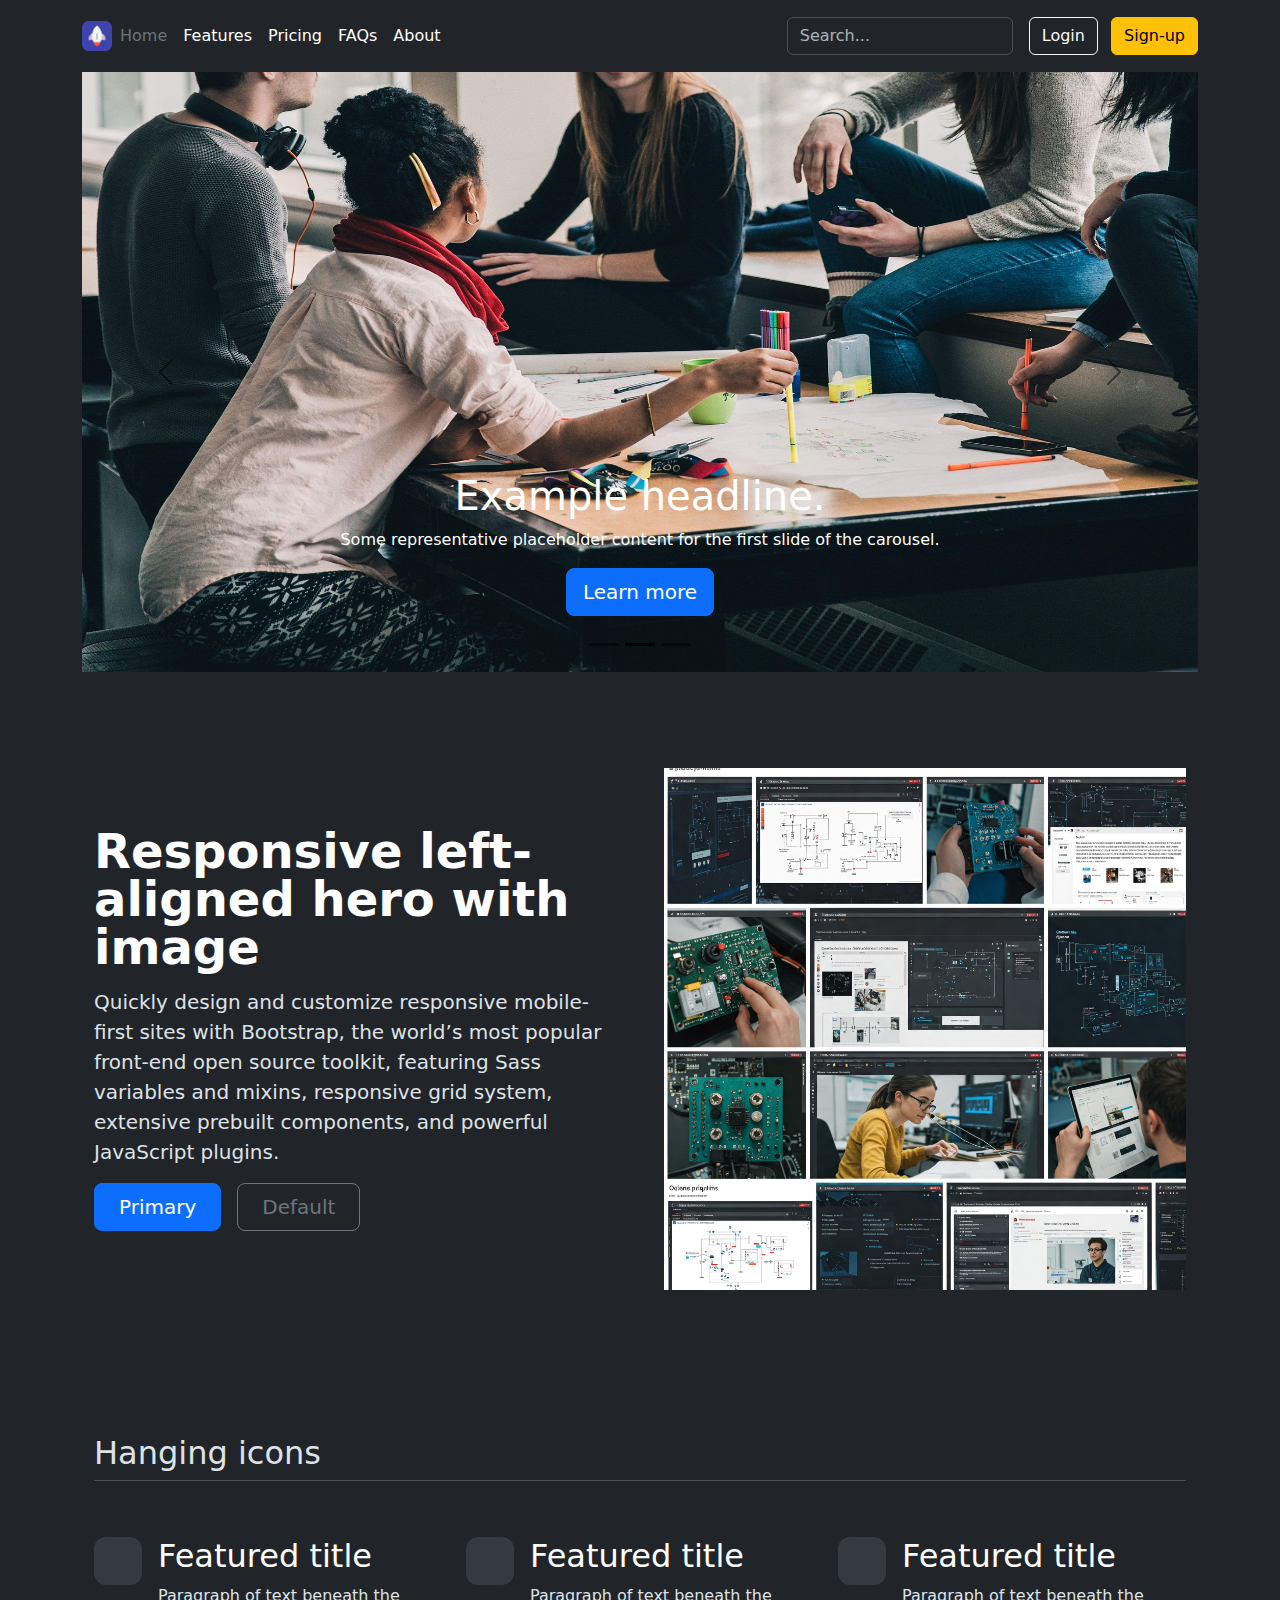
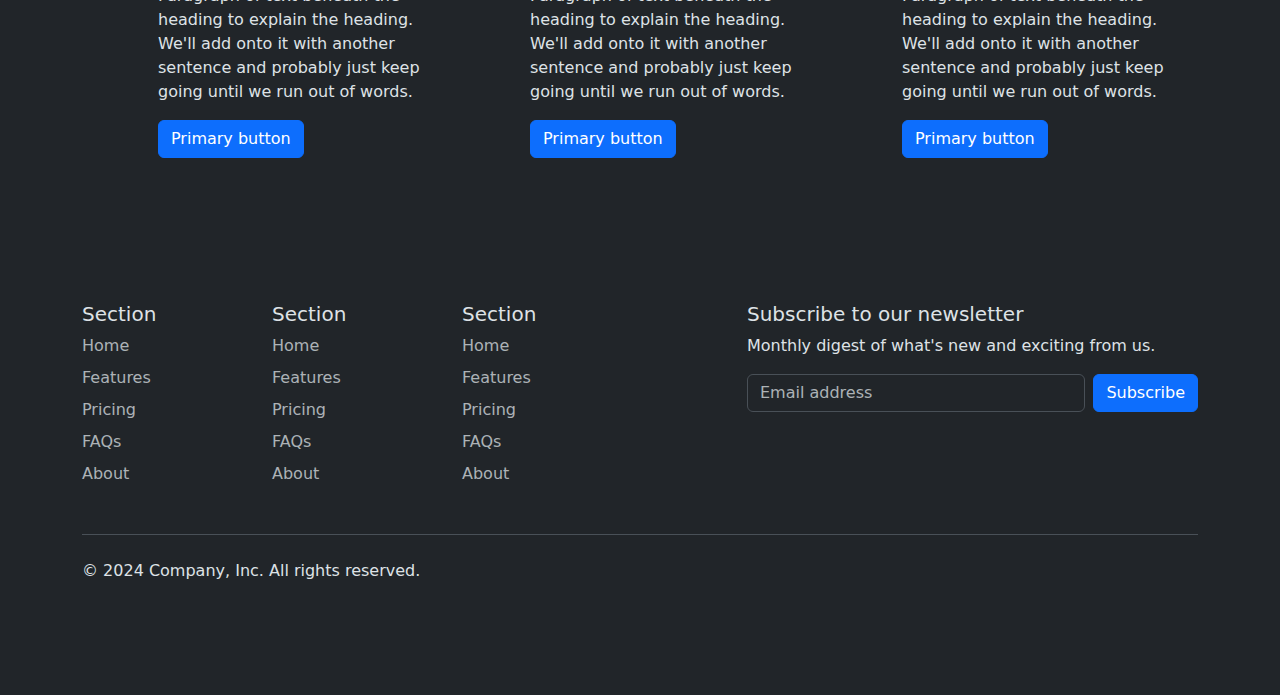
==== gdg-demo3/index.html @ 8294809a "Updated navigation bar to align menu icon to the extreme right" ====
<!DOCTYPE html>
<html lang="en" data-bs-theme ="dark">
<head>
    <meta charset="UTF-8">
    <meta name="viewport" content="width=device-width, initial-scale=1.0">
    <title>ElectroLearn</title>
    <link href="https://cdn.jsdelivr.net/npm/bootstrap@5.3.3/dist/css/bootstrap.min.css" rel="stylesheet" integrity="sha384-QWTKZyjpPEjISv5WaRU9OFeRpok6YctnYmDr5pNlyT2bRjXh0JMhjY6hW+ALEwIH" crossorigin="anonymous">
    <style>
        .icon-square {
        width: 3rem;
        height: 3rem;
        border-radius: .75rem;
        }
    </style>
    
</head>
<body>
    <header class="p-3 text-bg-dark">
        <div class="container">
          <div class="d-flex flex-wrap align-items-center justify-content-center justify-content-lg-start">
            <a href="/" class="d-flex align-items-center mb-2 mb-lg-0 text-white text-decoration-none">
              <img src="./booster.png" alt="application-icon" height="30">
            </a>
    
            <ul class="nav col-12 col-lg-auto me-lg-auto mb-2 justify-content-center mb-md-0">
              <li><a href="#" class="nav-link px-2 text-secondary">Home</a></li>
              <li><a href="#" class="nav-link px-2 text-white">Features</a></li>
              <li><a href="#" class="nav-link px-2 text-white">Pricing</a></li>
              <li><a href="#" class="nav-link px-2 text-white">FAQs</a></li>
              <li><a href="#" class="nav-link px-2 text-white">About</a></li>
            </ul>
    
            <form class="col-12 col-lg-auto mb-3 mb-lg-0 me-lg-3" role="search">
              <input type="search" class="form-control form-control-dark text-bg-dark" placeholder="Search..." aria-label="Search">
            </form>
    
            <div class="text-end">
              <button type="button" class="btn btn-outline-light me-2">Login</button>
              <button type="button" class="btn btn-warning">Sign-up</button>
            </div>
          </div>
        </div>
      </header>
      <div class="container">
      <div id="myCarousel" class="carousel slide mb-6" data-bs-ride="carousel">
    <div class="carousel-indicators">
      <button type="button" data-bs-target="#myCarousel" data-bs-slide-to="0" class="" aria-label="Slide 1"></button>
      <button type="button" data-bs-target="#myCarousel" data-bs-slide-to="1" aria-label="Slide 2" class="active" aria-current="true"></button>
      <button type="button" data-bs-target="#myCarousel" data-bs-slide-to="2" aria-label="Slide 3" class=""></button>
    </div>
    <div class="carousel-inner">
      <div class="carousel-item">
        <img src="./c1.jpg" alt="carousel" width="100%" height="600px"><rect width="100%" height="100%" fill="var(--bs-secondary-color)"></rect>
        <div class="container">
          <div class="carousel-caption text-start">
            <h1 style="color: white;">Example headline.</h1>
            <p class="opacity-100" style="color: white;">Some representative placeholder content for the first slide of the carousel.</p>
            <p><a class="btn btn-lg btn-primary" href="#">Sign up today</a></p>
          </div>
        </div>
      </div>
      <div class="carousel-item active">
        <img src="./c2.jpg" alt="carousel" width="100%" height="600px"><rect width="100%" height="100%" fill="var(--bs-secondary-color)"></rect>
        <div class="container">
          <div class="carousel-caption">
            <h1 style="color: white;">Example headline.</h1>
            <p class="opacity-100" style="color: white;">Some representative placeholder content for the first slide of the carousel.</p>
            <p><a class="btn btn-lg btn-primary" href="#">Learn more</a></p>
          </div>
        </div>
      </div>
      <div class="carousel-item">
        <img src="./c3.jpg" alt="carousel" width="100%" height="600px"><rect width="100%" height="100%" fill="var(--bs-secondary-color)"></rect>
        <div class="container">
          <div class="carousel-caption text-end">
            <h1 style="color: white;">Example headline.</h1>
            <p class="opacity-100" style="color: white;">Some representative placeholder content for the first slide of the carousel.</p>
            <p><a class="btn btn-lg btn-primary" href="#">Browse gallery</a></p>
          </div>
        </div>
      </div>
    </div>
    <button class="carousel-control-prev" type="button" data-bs-target="#myCarousel" data-bs-slide="prev">
      <span class="carousel-control-prev-icon" aria-hidden="true"></span>
      <span class="visually-hidden">Previous</span>
    </button>
    <button class="carousel-control-next" type="button" data-bs-target="#myCarousel" data-bs-slide="next">
      <span class="carousel-control-next-icon" aria-hidden="true"></span>
      <span class="visually-hidden">Next</span>
    </button>
  </div>
</div>
<div class="container col-xxl-8 px-4 py-5">
    <div class="row flex-lg-row-reverse align-items-center g-5 py-5">
      <div class="col-10 col-sm-8 col-lg-6">
        <img src="./collage.jpg" class="d-block mx-lg-auto img-fluid" alt="Bootstrap Themes" width="700" height="500" loading="lazy">
      </div>
      <div class="col-lg-6">
        <h1 class="display-5 fw-bold text-body-emphasis lh-1 mb-3">Responsive left-aligned hero with image</h1>
        <p class="lead">Quickly design and customize responsive mobile-first sites with Bootstrap, the world’s most popular front-end open source toolkit, featuring Sass variables and mixins, responsive grid system, extensive prebuilt components, and powerful JavaScript plugins.</p>
        <div class="d-grid gap-2 d-md-flex justify-content-md-start">
          <button type="button" class="btn btn-primary btn-lg px-4 me-md-2">Primary</button>
          <button type="button" class="btn btn-outline-secondary btn-lg px-4">Default</button>
        </div>
      </div>
    </div>
  </div>
  <div class="container px-4 py-5" id="hanging-icons">
    <h2 class="pb-2 border-bottom">Hanging icons</h2>
    <div class="row g-4 py-5 row-cols-1 row-cols-lg-3">
      <div class="col d-flex align-items-start">
        <div class="icon-square text-body-emphasis bg-body-secondary d-inline-flex align-items-center justify-content-center fs-4 flex-shrink-0 me-3">
          <svg class="bi" width="1em" height="1em"><use xlink:href="#toggles2"></use></svg>
        </div>
        <div>
          <h3 class="fs-2 text-body-emphasis">Featured title</h3>
          <p>Paragraph of text beneath the heading to explain the heading. We'll add onto it with another sentence and probably just keep going until we run out of words.</p>
          <a href="#" class="btn btn-primary">
            Primary button
          </a>
        </div>
      </div>
      <div class="col d-flex align-items-start">
        <div class="icon-square text-body-emphasis bg-body-secondary d-inline-flex align-items-center justify-content-center fs-4 flex-shrink-0 me-3">
          <svg class="bi" width="1em" height="1em"><use xlink:href="#cpu-fill"></use></svg>
        </div>
        <div>
          <h3 class="fs-2 text-body-emphasis">Featured title</h3>
          <p>Paragraph of text beneath the heading to explain the heading. We'll add onto it with another sentence and probably just keep going until we run out of words.</p>
          <a href="#" class="btn btn-primary">
            Primary button
          </a>
        </div>
      </div>
      <div class="col d-flex align-items-start">
        <div class="icon-square text-body-emphasis bg-body-secondary d-inline-flex align-items-center justify-content-center fs-4 flex-shrink-0 me-3">
          <svg class="bi" width="1em" height="1em"><use xlink:href="#tools"></use></svg>
        </div>
        <div>
          <h3 class="fs-2 text-body-emphasis">Featured title</h3>
          <p>Paragraph of text beneath the heading to explain the heading. We'll add onto it with another sentence and probably just keep going until we run out of words.</p>
          <a href="#" class="btn btn-primary">
            Primary button
          </a>
        </div>
      </div>
    </div>
  </div>
  <div class="container">
    <footer class="py-5">
      <div class="row">
        <div class="col-6 col-md-2 mb-3">
          <h5>Section</h5>
          <ul class="nav flex-column">
            <li class="nav-item mb-2"><a href="#" class="nav-link p-0 text-body-secondary">Home</a></li>
            <li class="nav-item mb-2"><a href="#" class="nav-link p-0 text-body-secondary">Features</a></li>
            <li class="nav-item mb-2"><a href="#" class="nav-link p-0 text-body-secondary">Pricing</a></li>
            <li class="nav-item mb-2"><a href="#" class="nav-link p-0 text-body-secondary">FAQs</a></li>
            <li class="nav-item mb-2"><a href="#" class="nav-link p-0 text-body-secondary">About</a></li>
          </ul>
        </div>
  
        <div class="col-6 col-md-2 mb-3">
          <h5>Section</h5>
          <ul class="nav flex-column">
            <li class="nav-item mb-2"><a href="#" class="nav-link p-0 text-body-secondary">Home</a></li>
            <li class="nav-item mb-2"><a href="#" class="nav-link p-0 text-body-secondary">Features</a></li>
            <li class="nav-item mb-2"><a href="#" class="nav-link p-0 text-body-secondary">Pricing</a></li>
            <li class="nav-item mb-2"><a href="#" class="nav-link p-0 text-body-secondary">FAQs</a></li>
            <li class="nav-item mb-2"><a href="#" class="nav-link p-0 text-body-secondary">About</a></li>
          </ul>
        </div>
  
        <div class="col-6 col-md-2 mb-3">
          <h5>Section</h5>
          <ul class="nav flex-column">
            <li class="nav-item mb-2"><a href="#" class="nav-link p-0 text-body-secondary">Home</a></li>
            <li class="nav-item mb-2"><a href="#" class="nav-link p-0 text-body-secondary">Features</a></li>
            <li class="nav-item mb-2"><a href="#" class="nav-link p-0 text-body-secondary">Pricing</a></li>
            <li class="nav-item mb-2"><a href="#" class="nav-link p-0 text-body-secondary">FAQs</a></li>
            <li class="nav-item mb-2"><a href="#" class="nav-link p-0 text-body-secondary">About</a></li>
          </ul>
        </div>
  
        <div class="col-md-5 offset-md-1 mb-3">
          <form>
            <h5>Subscribe to our newsletter</h5>
            <p>Monthly digest of what's new and exciting from us.</p>
            <div class="d-flex flex-column flex-sm-row w-100 gap-2">
              <label for="newsletter1" class="visually-hidden">Email address</label>
              <input id="newsletter1" type="text" class="form-control" placeholder="Email address">
              <button class="btn btn-primary" type="button">Subscribe</button>
            </div>
          </form>
        </div>
      </div>
  
      <div class="d-flex flex-column flex-sm-row justify-content-between py-4 my-4 border-top">
        <p>© 2024 Company, Inc. All rights reserved.</p>
        <ul class="list-unstyled d-flex">
          <li class="ms-3"><a class="link-body-emphasis" href="#"><svg class="bi" width="24" height="24"><use xlink:href="#twitter"></use></svg></a></li>
          <li class="ms-3"><a class="link-body-emphasis" href="#"><svg class="bi" width="24" height="24"><use xlink:href="#instagram"></use></svg></a></li>
          <li class="ms-3"><a class="link-body-emphasis" href="#"><svg class="bi" width="24" height="24"><use xlink:href="#facebook"></use></svg></a></li>
        </ul>
      </div>
    </footer>
  </div>
      <script src="https://cdn.jsdelivr.net/npm/bootstrap@5.3.3/dist/js/bootstrap.bundle.min.js" integrity="sha384-YvpcrYf0tY3lHB60NNkmXc5s9fDVZLESaAA55NDzOxhy9GkcIdslK1eN7N6jIeHz" crossorigin="anonymous"></script>
</body>
</html>
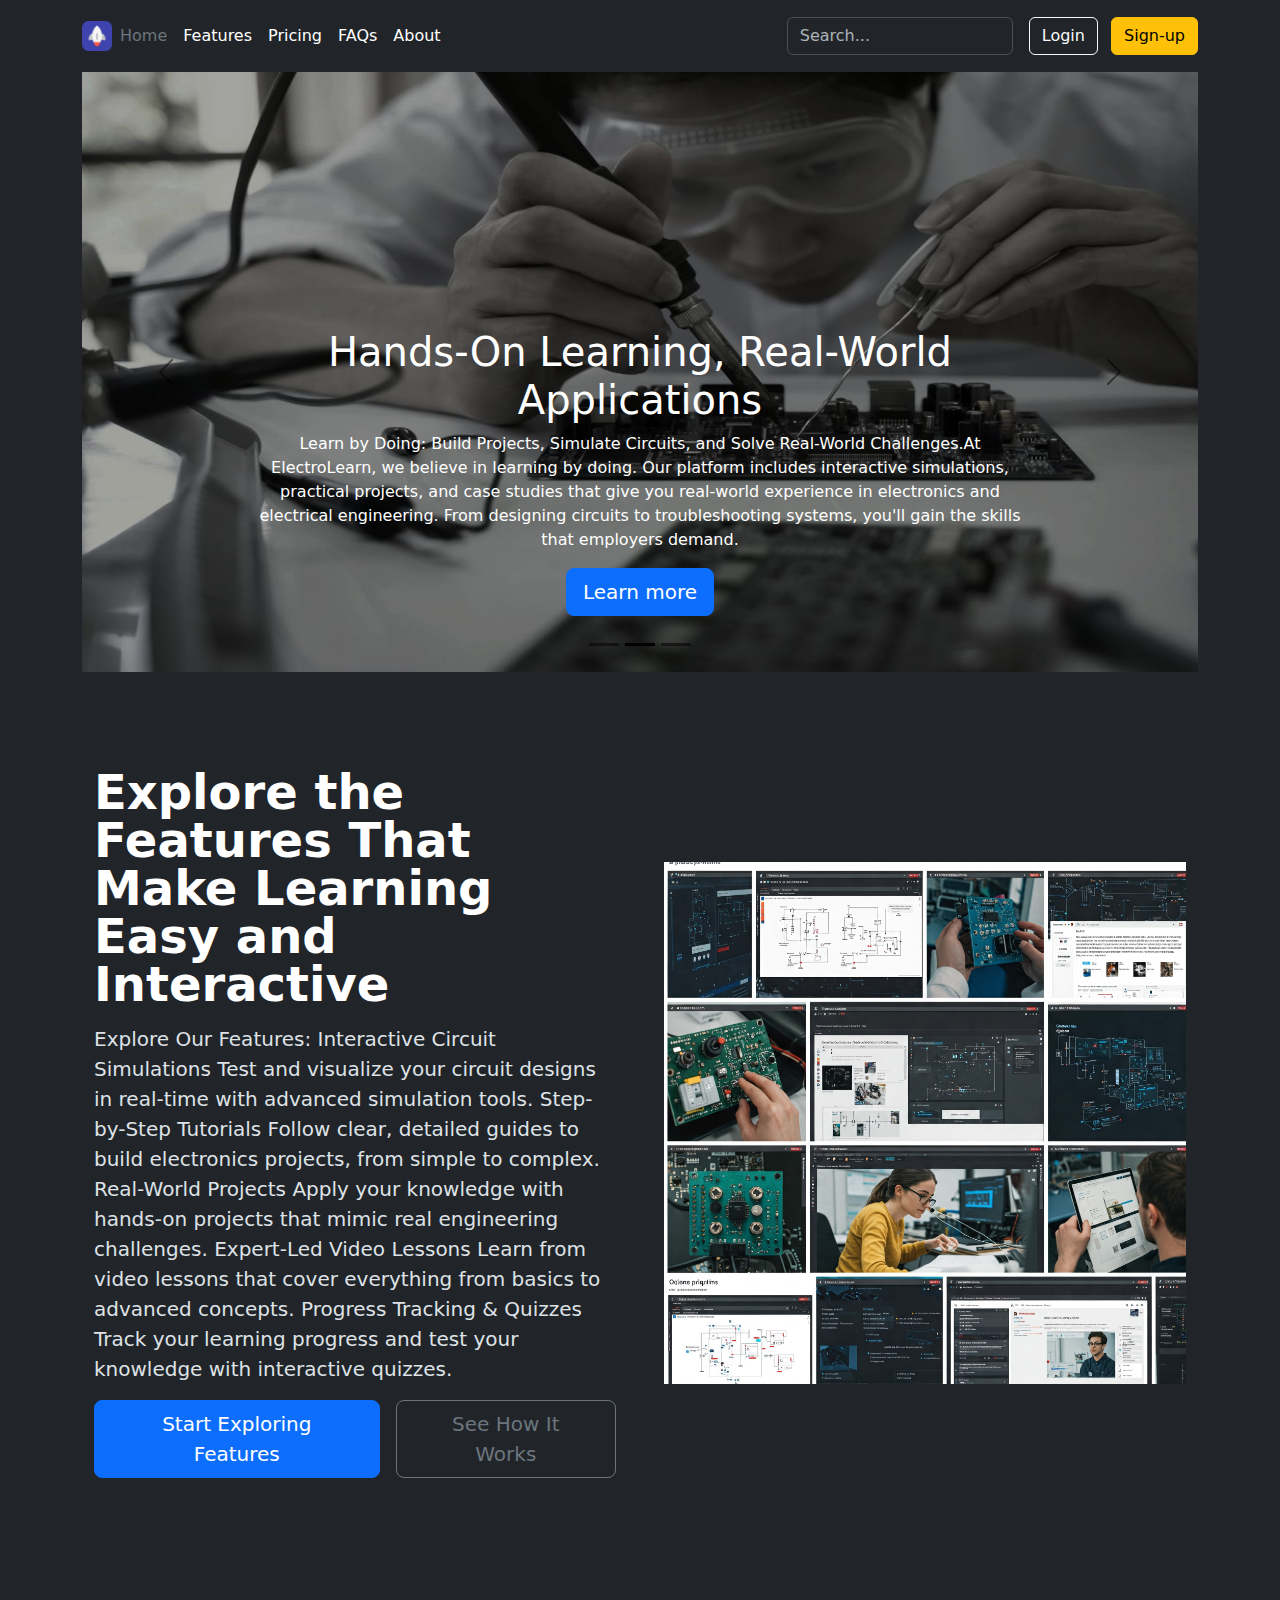
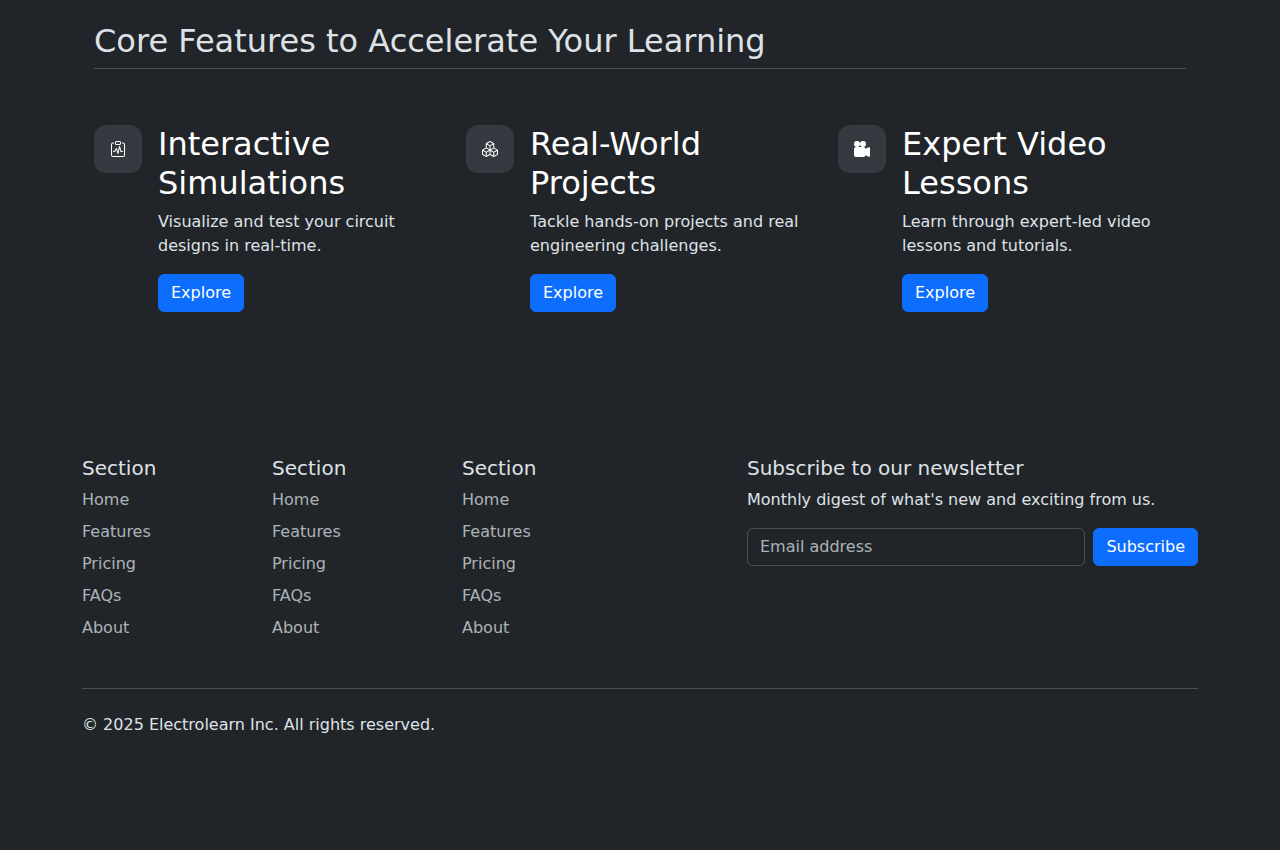
==== commit cf3e8431: "Updated index.html with additional features and footer content" ====
--- a/gdg-demo3/index.html
+++ b/gdg-demo3/index.html
@@ -3,7 +3,7 @@
 <head>
     <meta charset="UTF-8">
     <meta name="viewport" content="width=device-width, initial-scale=1.0">
-    <title>ElectroLearn</title>
+    <title>ElectroLearn - Learn Electronics Interactively</title>
     <link href="https://cdn.jsdelivr.net/npm/bootstrap@5.3.3/dist/css/bootstrap.min.css" rel="stylesheet" integrity="sha384-QWTKZyjpPEjISv5WaRU9OFeRpok6YctnYmDr5pNlyT2bRjXh0JMhjY6hW+ALEwIH" crossorigin="anonymous">
     <style>
         .icon-square {
@@ -24,9 +24,9 @@
     
             <ul class="nav col-12 col-lg-auto me-lg-auto mb-2 justify-content-center mb-md-0">
               <li><a href="#" class="nav-link px-2 text-secondary">Home</a></li>
-              <li><a href="#" class="nav-link px-2 text-white">Features</a></li>
-              <li><a href="#" class="nav-link px-2 text-white">Pricing</a></li>
-              <li><a href="#" class="nav-link px-2 text-white">FAQs</a></li>
+              <li><a href="./features.html" class="nav-link px-2 text-white">Features</a></li>
+              <li><a href="./pricing.html" class="nav-link px-2 text-white">Pricing</a></li>
+              <li><a href="./faqs.html" class="nav-link px-2 text-white">FAQs</a></li>
               <li><a href="#" class="nav-link px-2 text-white">About</a></li>
             </ul>
     
@@ -53,8 +53,9 @@
         <img src="./c1.jpg" alt="carousel" width="100%" height="600px"><rect width="100%" height="100%" fill="var(--bs-secondary-color)"></rect>
         <div class="container">
           <div class="carousel-caption text-start">
-            <h1 style="color: white;">Example headline.</h1>
-            <p class="opacity-100" style="color: white;">Some representative placeholder content for the first slide of the carousel.</p>
+            <h1 style="color: white;">Unlock Your Potential in Electronics and Electrical Engineering!</h1>
+            <h2 style="color: white;">Master the fundamentals, explore advanced concepts, and build the skills that power the future.</h2>
+            <p class="opacity-100" style="color: white;">At ElectroLearn, we provide comprehensive courses, tutorials, and hands-on projects designed specifically for aspiring engineers. Whether you're a beginner or looking to enhance your expertise, we offer a variety of resources to help you succeed in the world of electronics and electrical engineering.</p>
             <p><a class="btn btn-lg btn-primary" href="#">Sign up today</a></p>
           </div>
         </div>
@@ -63,8 +64,8 @@
         <img src="./c2.jpg" alt="carousel" width="100%" height="600px"><rect width="100%" height="100%" fill="var(--bs-secondary-color)"></rect>
         <div class="container">
           <div class="carousel-caption">
-            <h1 style="color: white;">Example headline.</h1>
-            <p class="opacity-100" style="color: white;">Some representative placeholder content for the first slide of the carousel.</p>
+            <h1 style="color: white;">Hands-On Learning, Real-World Applications</h1>
+            <p class="opacity-100" style="color: white;">Learn by Doing: Build Projects, Simulate Circuits, and Solve Real-World Challenges.At ElectroLearn, we believe in learning by doing. Our platform includes interactive simulations, practical projects, and case studies that give you real-world experience in electronics and electrical engineering. From designing circuits to troubleshooting systems, you'll gain the skills that employers demand.</p>
             <p><a class="btn btn-lg btn-primary" href="#">Learn more</a></p>
           </div>
         </div>
@@ -73,8 +74,8 @@
         <img src="./c3.jpg" alt="carousel" width="100%" height="600px"><rect width="100%" height="100%" fill="var(--bs-secondary-color)"></rect>
         <div class="container">
           <div class="carousel-caption text-end">
-            <h1 style="color: white;">Example headline.</h1>
-            <p class="opacity-100" style="color: white;">Some representative placeholder content for the first slide of the carousel.</p>
+            <h1 style="color: white;">Learn from Industry Experts & Experienced Educators</h1>
+            <p class="opacity-100" style="color: white;">Gain Insights from Engineers Who Have Shaped the Future of Electronics.ElectroLearn brings you courses designed by industry professionals and experienced educators who are passionate about electronics and electrical engineering. Learn from their real-world expertise, gain exclusive insights, and develop the skills that will set you apart in the industry.</p>
             <p><a class="btn btn-lg btn-primary" href="#">Browse gallery</a></p>
           </div>
         </div>
@@ -96,51 +97,75 @@
         <img src="./collage.jpg" class="d-block mx-lg-auto img-fluid" alt="Bootstrap Themes" width="700" height="500" loading="lazy">
       </div>
       <div class="col-lg-6">
-        <h1 class="display-5 fw-bold text-body-emphasis lh-1 mb-3">Responsive left-aligned hero with image</h1>
-        <p class="lead">Quickly design and customize responsive mobile-first sites with Bootstrap, the world’s most popular front-end open source toolkit, featuring Sass variables and mixins, responsive grid system, extensive prebuilt components, and powerful JavaScript plugins.</p>
+        <h1 class="display-5 fw-bold text-body-emphasis lh-1 mb-3">Explore the Features That Make Learning Easy and Interactive</h1>
+        <p class="lead">Explore Our Features:
+          Interactive Circuit Simulations
+          Test and visualize your circuit designs in real-time with advanced simulation tools.
+          
+          Step-by-Step Tutorials
+          Follow clear, detailed guides to build electronics projects, from simple to complex.
+          
+          Real-World Projects
+          Apply your knowledge with hands-on projects that mimic real engineering challenges.
+          
+          Expert-Led Video Lessons
+          Learn from video lessons that cover everything from basics to advanced concepts.
+          
+          Progress Tracking & Quizzes
+          Track your learning progress and test your knowledge with interactive quizzes.
+          
+          </p>
         <div class="d-grid gap-2 d-md-flex justify-content-md-start">
-          <button type="button" class="btn btn-primary btn-lg px-4 me-md-2">Primary</button>
-          <button type="button" class="btn btn-outline-secondary btn-lg px-4">Default</button>
+          <button type="button" class="btn btn-primary btn-lg px-4 me-md-2">Start Exploring Features</button>
+          <button type="button" class="btn btn-outline-secondary btn-lg px-4">See How It Works</button>
         </div>
       </div>
     </div>
   </div>
   <div class="container px-4 py-5" id="hanging-icons">
-    <h2 class="pb-2 border-bottom">Hanging icons</h2>
+    <h2 class="pb-2 border-bottom">Core Features to Accelerate Your Learning</h2>
     <div class="row g-4 py-5 row-cols-1 row-cols-lg-3">
       <div class="col d-flex align-items-start">
         <div class="icon-square text-body-emphasis bg-body-secondary d-inline-flex align-items-center justify-content-center fs-4 flex-shrink-0 me-3">
-          <svg class="bi" width="1em" height="1em"><use xlink:href="#toggles2"></use></svg>
+          <svg xmlns="http://www.w3.org/2000/svg" width="1rem" height="1rem" fill="currentColor" class="bi bi-clipboard-pulse" viewBox="0 0 16 16">
+            <path fill-rule="evenodd" d="M10 1.5a.5.5 0 0 0-.5-.5h-3a.5.5 0 0 0-.5.5v1a.5.5 0 0 0 .5.5h3a.5.5 0 0 0 .5-.5zm-5 0A1.5 1.5 0 0 1 6.5 0h3A1.5 1.5 0 0 1 11 1.5v1A1.5 1.5 0 0 1 9.5 4h-3A1.5 1.5 0 0 1 5 2.5zm-2 0h1v1H3a1 1 0 0 0-1 1V14a1 1 0 0 0 1 1h10a1 1 0 0 0 1-1V3.5a1 1 0 0 0-1-1h-1v-1h1a2 2 0 0 1 2 2V14a2 2 0 0 1-2 2H3a2 2 0 0 1-2-2V3.5a2 2 0 0 1 2-2m6.979 3.856a.5.5 0 0 0-.968.04L7.92 10.49l-.94-3.135a.5.5 0 0 0-.895-.133L4.232 10H3.5a.5.5 0 0 0 0 1h1a.5.5 0 0 0 .416-.223l1.41-2.115 1.195 3.982a.5.5 0 0 0 .968-.04L9.58 7.51l.94 3.135A.5.5 0 0 0 11 11h1.5a.5.5 0 0 0 0-1h-1.128z"/>
+          </svg>
         </div>
         <div>
-          <h3 class="fs-2 text-body-emphasis">Featured title</h3>
-          <p>Paragraph of text beneath the heading to explain the heading. We'll add onto it with another sentence and probably just keep going until we run out of words.</p>
+          <h3 class="fs-2 text-body-emphasis">Interactive Simulations</h3>
+          <p>Visualize and test your circuit designs in real-time.</p>
           <a href="#" class="btn btn-primary">
-            Primary button
+            Explore
           </a>
         </div>
       </div>
       <div class="col d-flex align-items-start">
         <div class="icon-square text-body-emphasis bg-body-secondary d-inline-flex align-items-center justify-content-center fs-4 flex-shrink-0 me-3">
-          <svg class="bi" width="1em" height="1em"><use xlink:href="#cpu-fill"></use></svg>
+          <svg xmlns="http://www.w3.org/2000/svg" width="16" height="16" fill="currentColor" class="bi bi-boxes" viewBox="0 0 16 16">
+            <path d="M7.752.066a.5.5 0 0 1 .496 0l3.75 2.143a.5.5 0 0 1 .252.434v3.995l3.498 2A.5.5 0 0 1 16 9.07v4.286a.5.5 0 0 1-.252.434l-3.75 2.143a.5.5 0 0 1-.496 0l-3.502-2-3.502 2.001a.5.5 0 0 1-.496 0l-3.75-2.143A.5.5 0 0 1 0 13.357V9.071a.5.5 0 0 1 .252-.434L3.75 6.638V2.643a.5.5 0 0 1 .252-.434zM4.25 7.504 1.508 9.071l2.742 1.567 2.742-1.567zM7.5 9.933l-2.75 1.571v3.134l2.75-1.571zm1 3.134 2.75 1.571v-3.134L8.5 9.933zm.508-3.996 2.742 1.567 2.742-1.567-2.742-1.567zm2.242-2.433V3.504L8.5 5.076V8.21zM7.5 8.21V5.076L4.75 3.504v3.134zM5.258 2.643 8 4.21l2.742-1.567L8 1.076zM15 9.933l-2.75 1.571v3.134L15 13.067zM3.75 14.638v-3.134L1 9.933v3.134z"/>
+          </svg>
         </div>
         <div>
-          <h3 class="fs-2 text-body-emphasis">Featured title</h3>
-          <p>Paragraph of text beneath the heading to explain the heading. We'll add onto it with another sentence and probably just keep going until we run out of words.</p>
+          <h3 class="fs-2 text-body-emphasis">Real-World Projects</h3>
+          <p>Tackle hands-on projects and real engineering challenges.</p>
           <a href="#" class="btn btn-primary">
-            Primary button
+            Explore
           </a>
         </div>
       </div>
       <div class="col d-flex align-items-start">
         <div class="icon-square text-body-emphasis bg-body-secondary d-inline-flex align-items-center justify-content-center fs-4 flex-shrink-0 me-3">
-          <svg class="bi" width="1em" height="1em"><use xlink:href="#tools"></use></svg>
+          <svg xmlns="http://www.w3.org/2000/svg" width="16" height="16" fill="currentColor" class="bi bi-camera-reels-fill" viewBox="0 0 16 16">
+            <path d="M6 3a3 3 0 1 1-6 0 3 3 0 0 1 6 0"/>
+            <path d="M9 6a3 3 0 1 1 0-6 3 3 0 0 1 0 6"/>
+            <path d="M9 6h.5a2 2 0 0 1 1.983 1.738l3.11-1.382A1 1 0 0 1 16 7.269v7.462a1 1 0 0 1-1.406.913l-3.111-1.382A2 2 0 0 1 9.5 16H2a2 2 0 0 1-2-2V8a2 2 0 0 1 2-2z"/>
+          </svg>
         </div>
         <div>
-          <h3 class="fs-2 text-body-emphasis">Featured title</h3>
-          <p>Paragraph of text beneath the heading to explain the heading. We'll add onto it with another sentence and probably just keep going until we run out of words.</p>
+          <h3 class="fs-2 text-body-emphasis">Expert Video Lessons</h3>
+          <p>Learn through expert-led video lessons and tutorials.</p>
           <a href="#" class="btn btn-primary">
-            Primary button
+            Explore
           </a>
         </div>
       </div>
@@ -196,7 +221,7 @@
       </div>
   
       <div class="d-flex flex-column flex-sm-row justify-content-between py-4 my-4 border-top">
-        <p>© 2024 Company, Inc. All rights reserved.</p>
+        <p>© 2025 Electrolearn Inc. All rights reserved.</p>
         <ul class="list-unstyled d-flex">
           <li class="ms-3"><a class="link-body-emphasis" href="#"><svg class="bi" width="24" height="24"><use xlink:href="#twitter"></use></svg></a></li>
           <li class="ms-3"><a class="link-body-emphasis" href="#"><svg class="bi" width="24" height="24"><use xlink:href="#instagram"></use></svg></a></li>
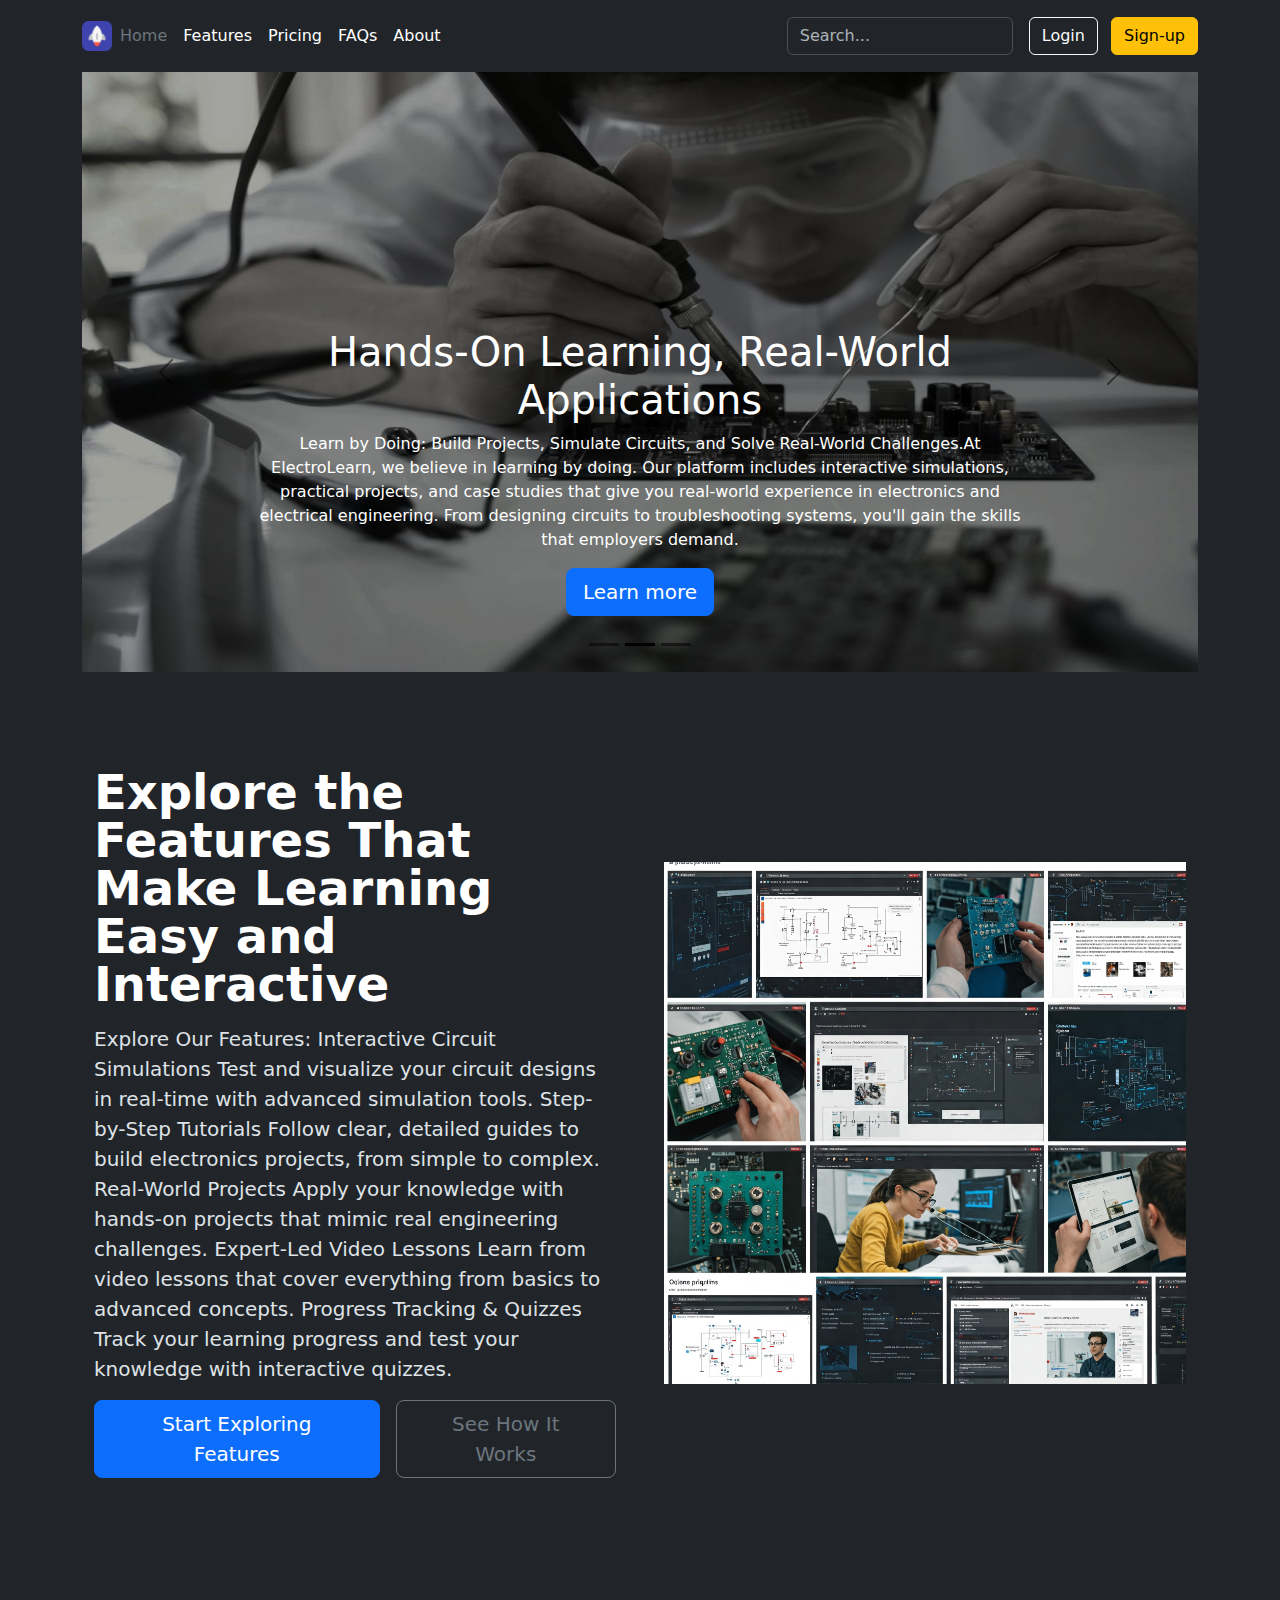
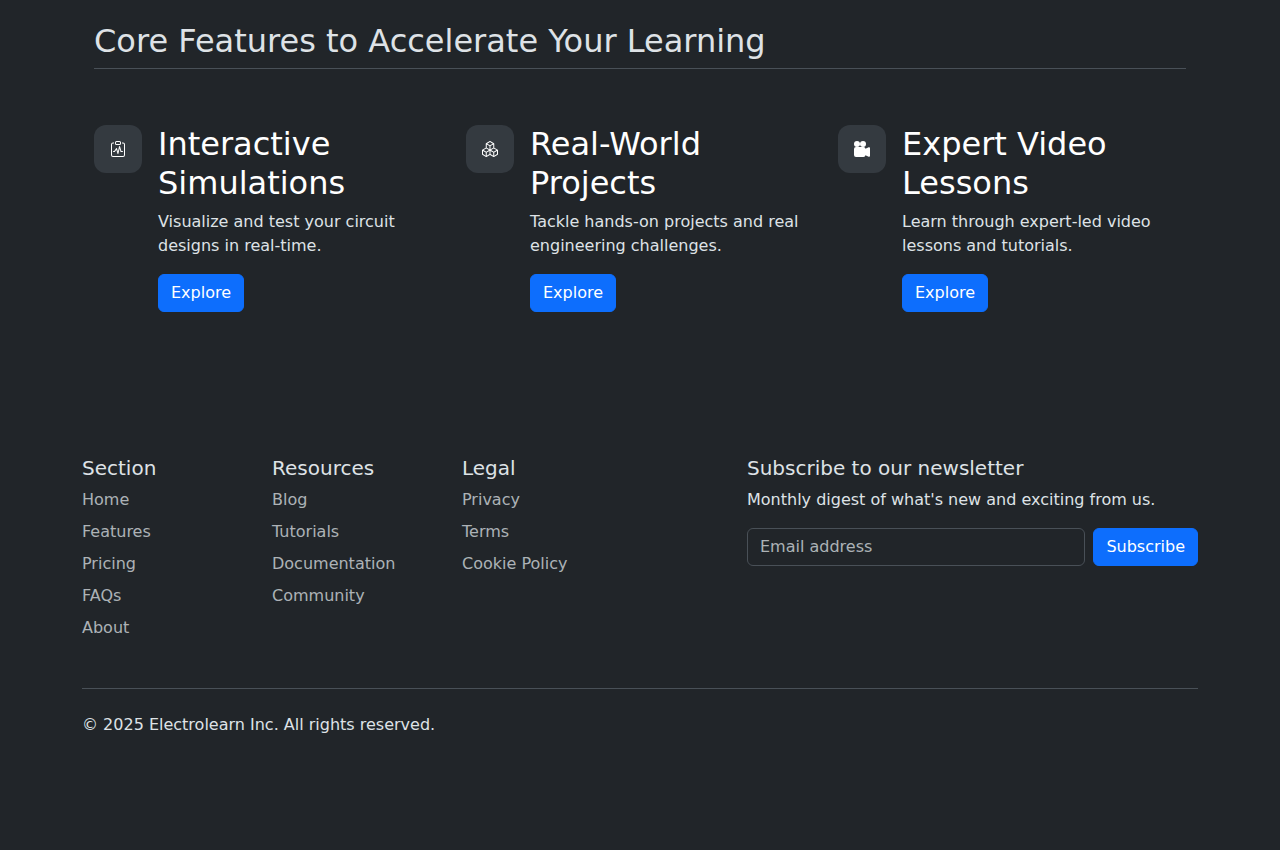
==== commit 91f5e06d: "Updated index.html and added/modified assets like c1.jpg" ====
--- a/gdg-demo3/index.html
+++ b/gdg-demo3/index.html
@@ -186,26 +186,23 @@
         </div>
   
         <div class="col-6 col-md-2 mb-3">
-          <h5>Section</h5>
+          <h5>Resources</h5>
           <ul class="nav flex-column">
-            <li class="nav-item mb-2"><a href="#" class="nav-link p-0 text-body-secondary">Home</a></li>
-            <li class="nav-item mb-2"><a href="#" class="nav-link p-0 text-body-secondary">Features</a></li>
-            <li class="nav-item mb-2"><a href="#" class="nav-link p-0 text-body-secondary">Pricing</a></li>
-            <li class="nav-item mb-2"><a href="#" class="nav-link p-0 text-body-secondary">FAQs</a></li>
-            <li class="nav-item mb-2"><a href="#" class="nav-link p-0 text-body-secondary">About</a></li>
+              <li class="nav-item mb-2"><a href="#" class="nav-link p-0 text-body-secondary">Blog</a></li>
+              <li class="nav-item mb-2"><a href="#" class="nav-link p-0 text-body-secondary">Tutorials</a></li>
+              <li class="nav-item mb-2"><a href="#" class="nav-link p-0 text-body-secondary">Documentation</a></li>
+              <li class="nav-item mb-2"><a href="#" class="nav-link p-0 text-body-secondary">Community</a></li>
           </ul>
-        </div>
-  
-        <div class="col-6 col-md-2 mb-3">
-          <h5>Section</h5>
+      </div>
+
+      <div class="col-6 col-md-2 mb-3">
+          <h5>Legal</h5>
           <ul class="nav flex-column">
-            <li class="nav-item mb-2"><a href="#" class="nav-link p-0 text-body-secondary">Home</a></li>
-            <li class="nav-item mb-2"><a href="#" class="nav-link p-0 text-body-secondary">Features</a></li>
-            <li class="nav-item mb-2"><a href="#" class="nav-link p-0 text-body-secondary">Pricing</a></li>
-            <li class="nav-item mb-2"><a href="#" class="nav-link p-0 text-body-secondary">FAQs</a></li>
-            <li class="nav-item mb-2"><a href="#" class="nav-link p-0 text-body-secondary">About</a></li>
+              <li class="nav-item mb-2"><a href="#" class="nav-link p-0 text-body-secondary">Privacy</a></li>
+              <li class="nav-item mb-2"><a href="#" class="nav-link p-0 text-body-secondary">Terms</a></li>
+              <li class="nav-item mb-2"><a href="#" class="nav-link p-0 text-body-secondary">Cookie Policy</a></li>
           </ul>
-        </div>
+      </div>
   
         <div class="col-md-5 offset-md-1 mb-3">
           <form>
